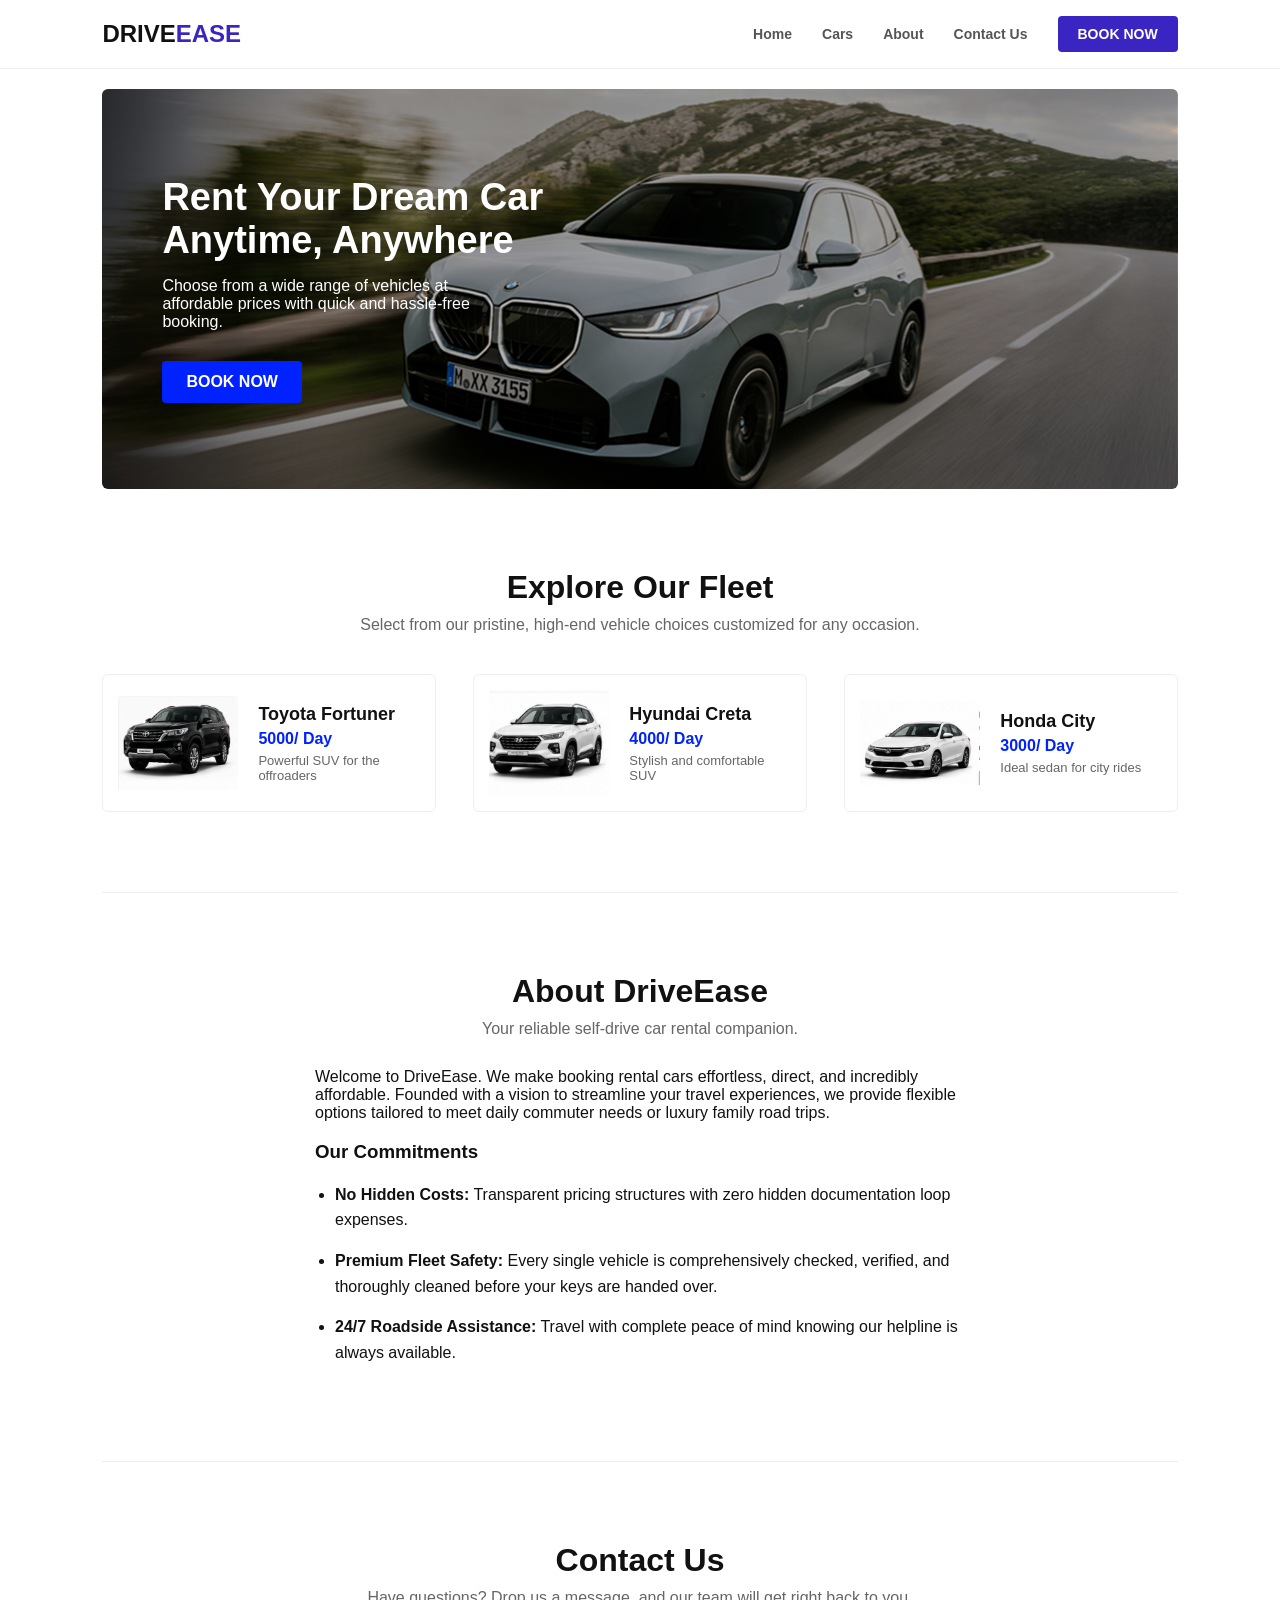
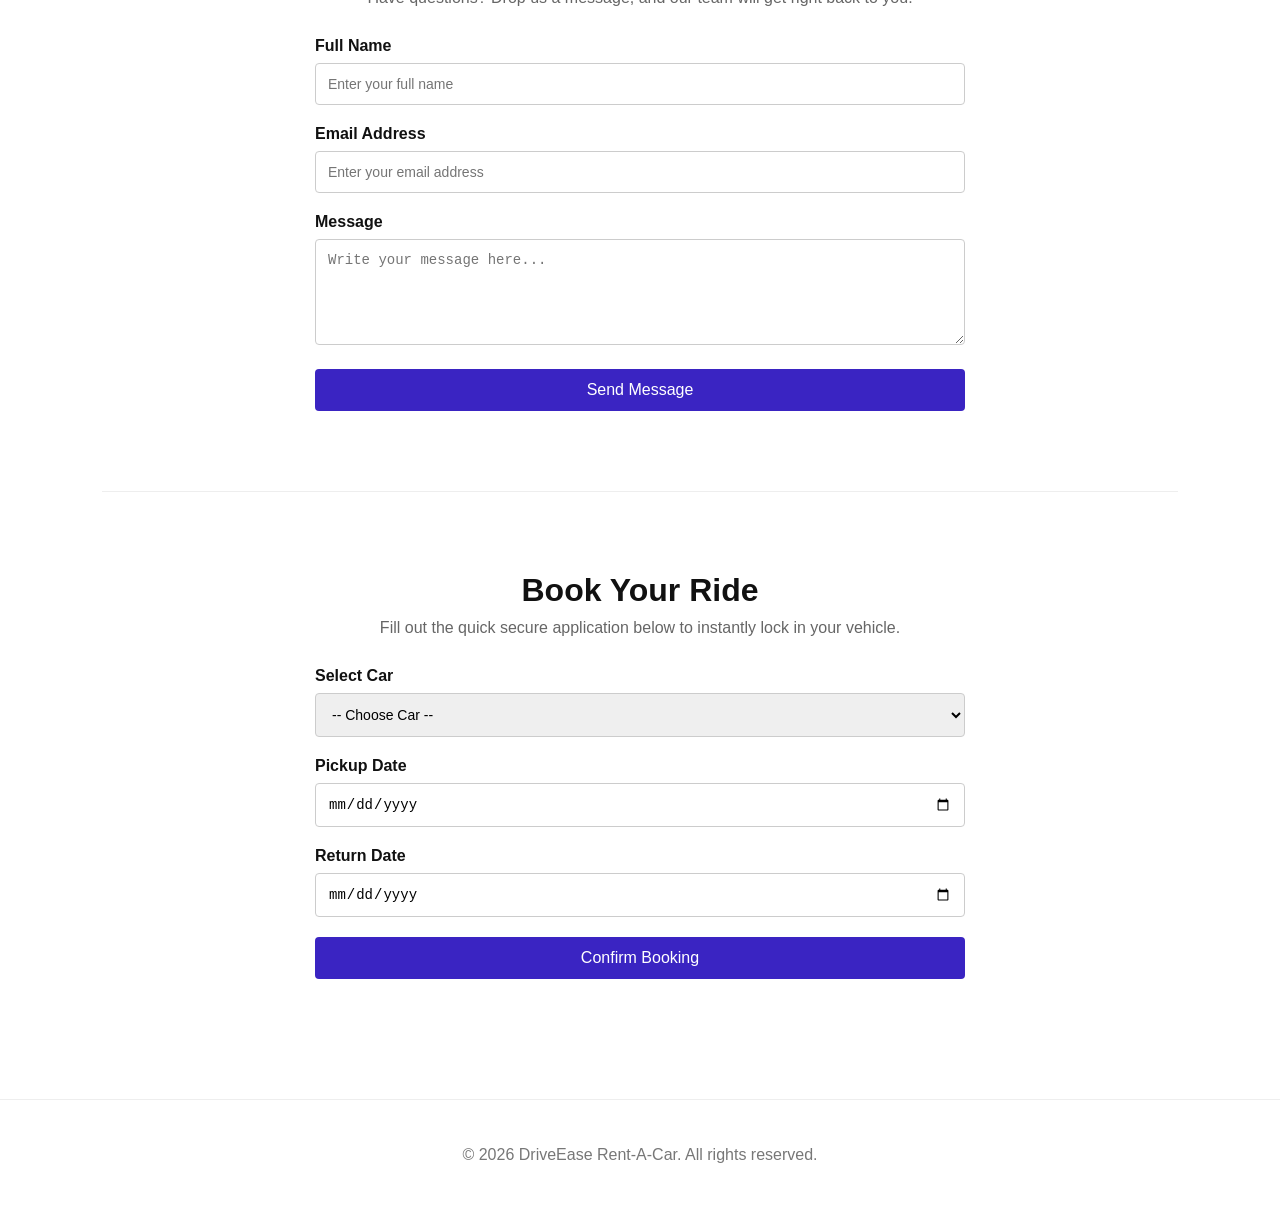
==== index.html @ 97a96ee9 "Rename to index.html and finalize files" ====
<!DOCTYPE html>
<html lang="en">
<head>
    <meta charset="UTF-8">
    <meta name="viewport" content="width=device-width, initial-scale=1.0">
    <title>DriveEase - All in One</title>
    <link rel="stylesheet" href="style.css">
</head>
<body>

    <header>
        <div class="logo">DRIVE<span>EASE</span></div>
        <nav>
            <ul>
                <li><a href="#home">Home</a></li>
                <li><a href="#cars">Cars</a></li>
                <li><a href="#about">About</a></li>
                <li><a href="#contact">Contact Us</a></li>
                <li><a href="#book" class="btn-nav">BOOK NOW</a></li>
            </ul>
        </nav>
    </header>

    <section id="home">
        <div class="hero-container">
            <div class="hero">
                <h1>Rent Your Dream Car Anytime, Anywhere</h1>
                <p>Choose from a wide range of vehicles at affordable prices with quick and hassle-free booking.</p>
                <a href="#book" class="btn-hero">BOOK NOW</a>
            </div>
        </div>
    </section>

    <section id="cars" class="cars-section">
        <div class="section-title">
            <h2>Explore Our Fleet</h2>
            <p>Select from our pristine, high-end vehicle choices customized for any occasion.</p>
        </div>
        
        <div class="cars-grid">
            <div class="car-card">
                <img src="fortuner.png" alt="Toyota">
                <div class="car-details">
                    <h3>Toyota Fortuner</h3>
                    <p class="price">5000/ Day</p>
                    <p class="desc">Powerful SUV for the offroaders</p>
                </div>
            </div>
            
            <div class="car-card">
                <img src="creta.png" alt="Hyundai">
                <div class="car-details">
                    <h3>Hyundai Creta</h3>
                    <p class="price">4000/ Day</p>
                    <p class="desc">Stylish and comfortable SUV</p>
                </div>
            </div>
            
            <div class="car-card">
                <img src="city.png" alt="Honda">
                <div class="car-details">
                    <h3>Honda City</h3>
                    <p class="price">3000/ Day</p>
                    <p class="desc">Ideal sedan for city rides</p>
                </div>
            </div>
        </div>
    </section>

    <div class="section-divider"></div>

    <section id="about" class="content-wrapper">
        <h2>About DriveEase</h2>
        <p class="subtitle">Your reliable self-drive car rental companion.</p>
        <p>Welcome to DriveEase. We make booking rental cars effortless, direct, and incredibly affordable. Founded with a vision to streamline your travel experiences, we provide flexible options tailored to meet daily commuter needs or luxury family road trips.</p>
        <h3>Our Commitments</h3>
        <ul class="commitments-list">
            <li><strong>No Hidden Costs:</strong> Transparent pricing structures with zero hidden documentation loop expenses.</li>
            <li><strong>Premium Fleet Safety:</strong> Every single vehicle is comprehensively checked, verified, and thoroughly cleaned before your keys are handed over.</li>
            <li><strong>24/7 Roadside Assistance:</strong> Travel with complete peace of mind knowing our helpline is always available.</li>
        </ul>
    </section>

    <div class="section-divider"></div>

    <section id="contact" class="content-wrapper">
        <h2>Contact Us</h2>
        <p class="subtitle">Have questions? Drop us a message, and our team will get right back to you.</p>
        <form onsubmit="alert('Message sent successfully!'); return false;">
            <div class="form-group">
                <label>Full Name</label>
                <input type="text" placeholder="Enter your full name" required>
            </div>
            <div class="form-group">
                <label>Email Address</label>
                <input type="email" placeholder="Enter your email address" required>
            </div>
            <div class="form-group">
                <label>Message</label>
                <textarea rows="5" placeholder="Write your message here..." required></textarea>
            </div>
            <button type="submit" class="btn-submit">Send Message</button>
        </form>
    </section>

    <div class="section-divider"></div>

    <section id="book" class="content-wrapper">
        <h2>Book Your Ride</h2>
        <p class="subtitle">Fill out the quick secure application below to instantly lock in your vehicle.</p>
        <form onsubmit="alert('Booking confirmed!'); return false;">
            <div class="form-group">
                <label>Select Car</label>
                <select required>
                    <option value="">-- Choose Car --</option>
                    <option>Toyota Fortuner</option>
                    <option>Hyundai Creta</option>
                    <option>Honda City</option>
                </select>
            </div>
            <div class="form-group">
                <label>Pickup Date</label>
                <input type="date" required>
            </div>
            <div class="form-group">
                <label>Return Date</label>
                <input type="date" required>
            </div>
            <button type="submit" class="btn-submit">Confirm Booking</button>
        </form>
    </section>

    <footer>
        <p>&copy; 2026 DriveEase Rent-A-Car. All rights reserved.</p>
    </footer>

</body>
</html>
---- style.css ----
html {
    scroll-behavior: smooth;
}

body {
    margin: 0;
    padding: 0;
    font-family: Arial, sans-serif;
    color: #111111;
    background-color: #ffffff;
}

header {
    position: sticky;
    top: 0;
    background-color: #ffffff;
    z-index: 1000;
    padding: 20px 8%;
    border-bottom: 1px solid #eeeeee;
    display: flex;
    justify-content: space-between;
    align-items: center;
}

.logo {
    font-size: 24px;
    font-weight: bold;
}

.logo span {
    color: #3A24C2;
}

nav ul {
    list-style: none;
    margin: 0;
    padding: 0;
    display: flex;
    align-items: center;
}

nav ul li {
    margin-left: 30px;
}

nav ul li a {
    text-decoration: none;
    color: #555555;
    font-weight: bold;
    font-size: 14px;
}

.btn-nav {
    background-color: #3A24C2;
    color: #ffffff !important;
    padding: 10px 20px;
    border-radius: 4px;
}

.hero-container {
    padding: 20px 8%;
}

.hero {
    background-image: linear-gradient(rgba(0,0,0,0.2), rgba(0,0,0,0.2)), url('bmw.jpg');
    background-size: cover;
    background-position: center;
    height: 400px;
    padding: 60px;
    color: #ffffff;
    border-radius: 6px;
    display: flex;
    flex-direction: column;
    justify-content: center;
    box-sizing: border-box;
}

.hero h1 {
    font-size: 38px;
    max-width: 500px;
    margin: 0 0 15px 0;
}

.hero p {
    max-width: 350px;
    font-size: 16px;
    margin: 0 0 30px 0;
}

.btn-hero {
    display: inline-block;
    background-color: #0022FF;
    color: #ffffff;
    text-decoration: none;
    padding: 12px 24px;
    font-weight: bold;
    border-radius: 4px;
    width: fit-content;
}

.cars-section {
    padding: 60px 8%;
}

.section-title {
    text-align: center;
    margin-bottom: 40px;
}

.section-title h2 {
    font-size: 32px;
    margin: 0 0 10px 0;
}

.section-title p {
    color: #666666;
    margin: 0;
}

.cars-grid {
    display: flex;
    justify-content: space-between;
    gap: 30px;
}

.car-card {
    display: flex;
    align-items: center;
    width: 31%;
    background: #ffffff;
    border: 1px solid #eeeeee;
    padding: 15px;
    border-radius: 6px;
    box-sizing: border-box;
}

.car-card img {
    width: 120px;
    height: auto;
    margin-right: 20px;
}

.car-details {
    flex: 1;
}

.car-details h3 {
    margin: 0 0 5px 0;
    font-size: 18px;
}

.price {
    color: #0022FF;
    font-weight: bold;
    margin: 0 0 5px 0;
}

.desc {
    margin: 0;
    font-size: 13px;
    color: #666666;
}

.content-wrapper {
    padding: 60px 8%;
    max-width: 650px;
    margin: 0 auto;
}

.content-wrapper h2 {
    font-size: 32px;
    margin: 0 0 10px 0;
    text-align: center;
}

.subtitle {
    color: #666666;
    margin: 0 0 30px 0;
    text-align: center;
}

.commitments-list {
    padding-left: 20px;
}

.commitments-list li {
    margin-bottom: 15px;
    line-height: 1.6;
}

.form-group {
    margin-bottom: 20px;
}

.form-group label {
    display: block;
    margin-bottom: 8px;
    font-weight: bold;
}

.form-group input, .form-group select, .form-group textarea {
    width: 100%;
    padding: 12px;
    border: 1px solid #cccccc;
    border-radius: 4px;
    box-sizing: border-box;
    font-size: 14px;
}

.btn-submit {
    background-color: #3A24C2;
    color: #ffffff;
    border: none;
    padding: 12px 30px;
    font-size: 16px;
    border-radius: 4px;
    cursor: pointer;
    width: 100%;
}

.section-divider {
    border: 0;
    height: 1px;
    background: #eeeeee;
    margin: 20px auto;
    width: 84%;
}

footer {
    text-align: center;
    padding: 30px;
    color: #777777;
    border-top: 1px solid #eeeeee;
    margin-top: 60px;
}
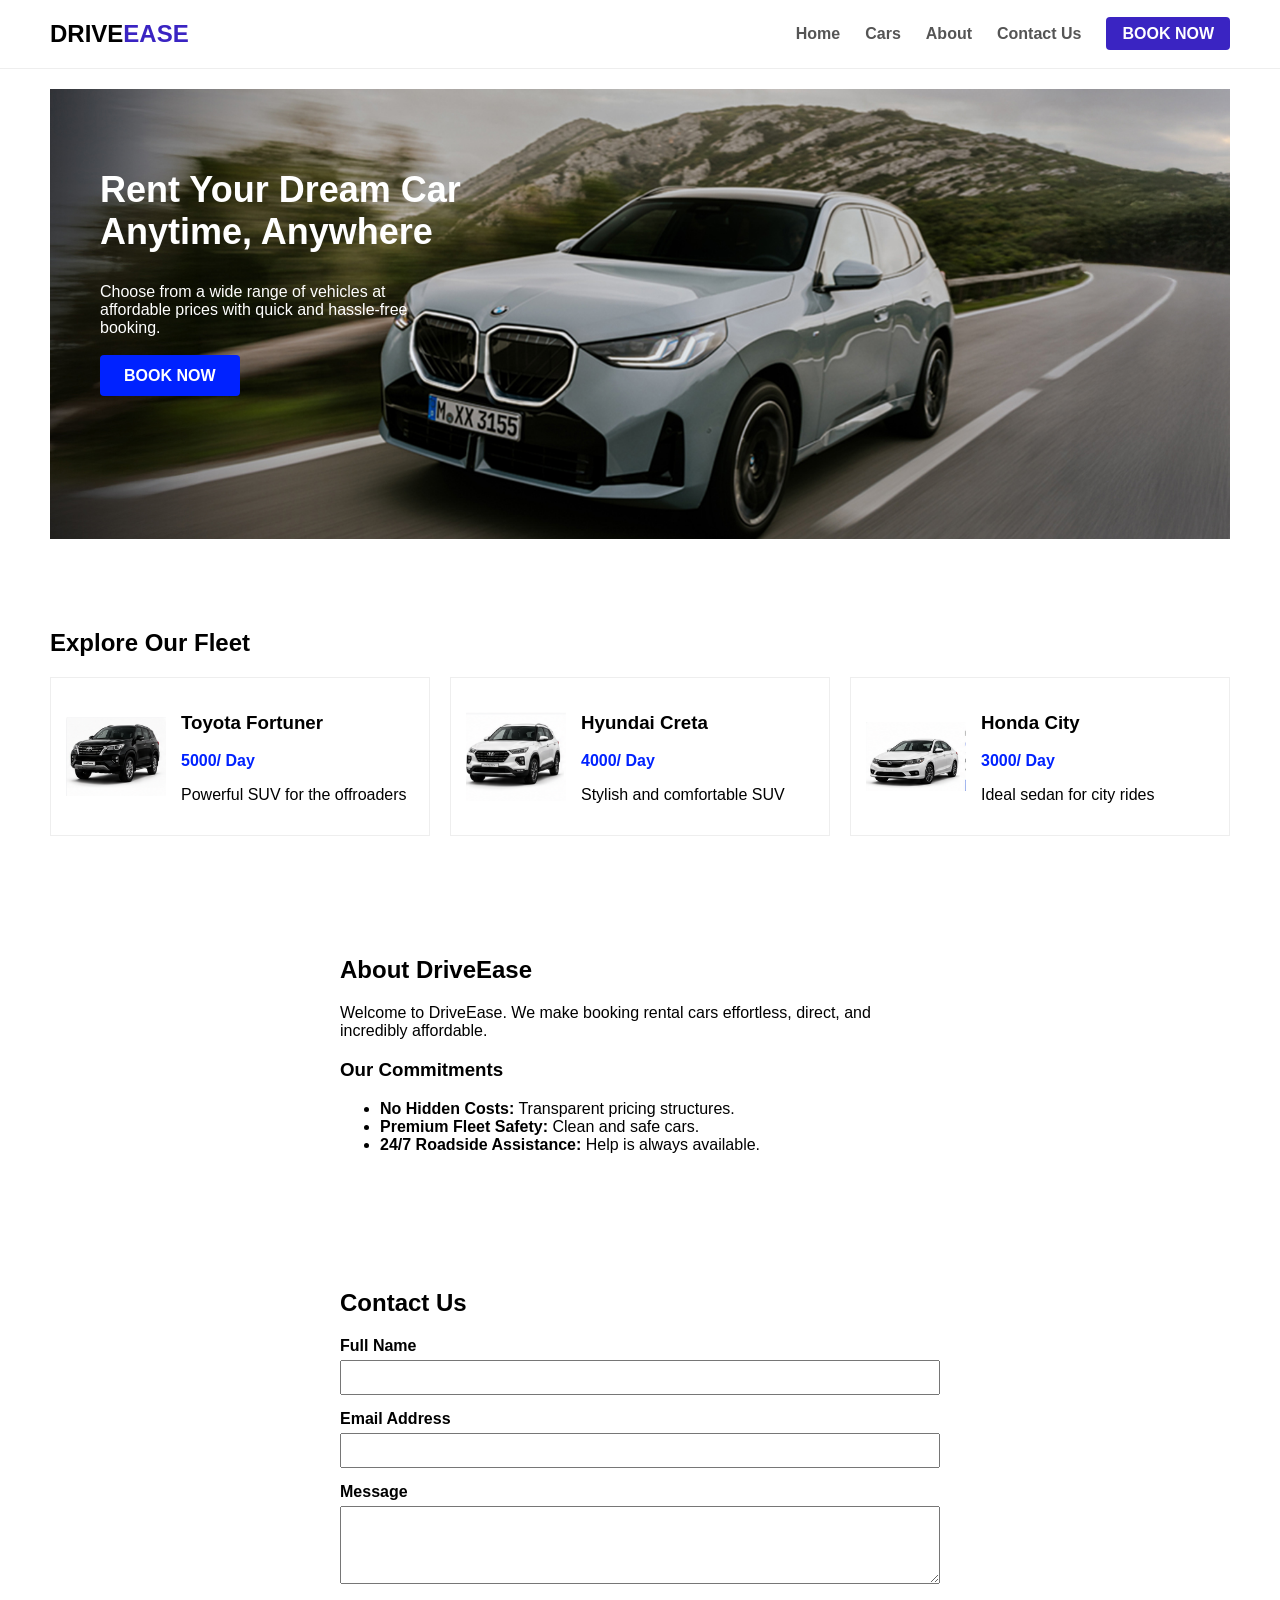
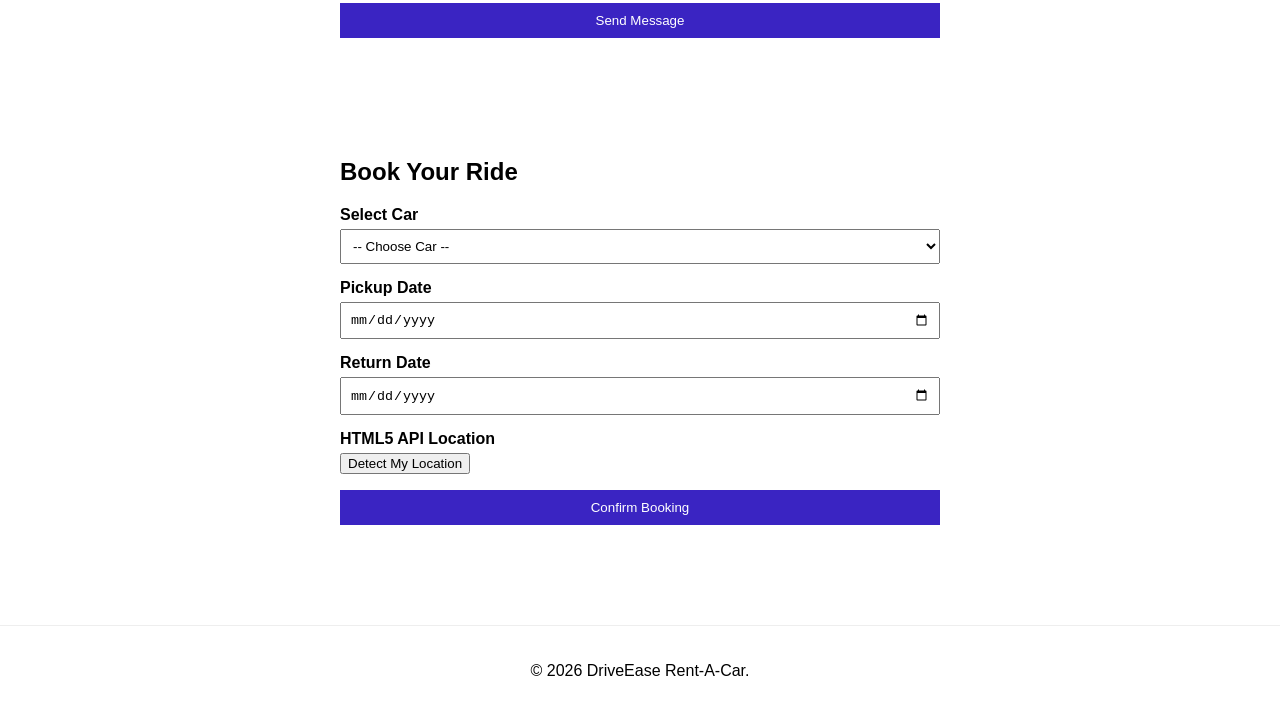
==== commit 96106750: "lab 2" ====
--- a/index.html
+++ b/index.html
@@ -32,18 +32,14 @@
     </section>
 
     <section id="cars" class="cars-section">
-        <div class="section-title">
-            <h2>Explore Our Fleet</h2>
-            <p>Select from our pristine, high-end vehicle choices customized for any occasion.</p>
-        </div>
-        
+        <h2>Explore Our Fleet</h2>
         <div class="cars-grid">
             <div class="car-card">
                 <img src="fortuner.png" alt="Toyota">
                 <div class="car-details">
                     <h3>Toyota Fortuner</h3>
                     <p class="price">5000/ Day</p>
-                    <p class="desc">Powerful SUV for the offroaders</p>
+                    <p>Powerful SUV for the offroaders</p>
                 </div>
             </div>
             
@@ -52,7 +48,7 @@
                 <div class="car-details">
                     <h3>Hyundai Creta</h3>
                     <p class="price">4000/ Day</p>
-                    <p class="desc">Stylish and comfortable SUV</p>
+                    <p>Stylish and comfortable SUV</p>
                 </div>
             </div>
             
@@ -61,54 +57,45 @@
                 <div class="car-details">
                     <h3>Honda City</h3>
                     <p class="price">3000/ Day</p>
-                    <p class="desc">Ideal sedan for city rides</p>
+                    <p>Ideal sedan for city rides</p>
                 </div>
             </div>
         </div>
     </section>
 
-    <div class="section-divider"></div>
-
     <section id="about" class="content-wrapper">
         <h2>About DriveEase</h2>
-        <p class="subtitle">Your reliable self-drive car rental companion.</p>
-        <p>Welcome to DriveEase. We make booking rental cars effortless, direct, and incredibly affordable. Founded with a vision to streamline your travel experiences, we provide flexible options tailored to meet daily commuter needs or luxury family road trips.</p>
+        <p>Welcome to DriveEase. We make booking rental cars effortless, direct, and incredibly affordable.</p>
         <h3>Our Commitments</h3>
-        <ul class="commitments-list">
-            <li><strong>No Hidden Costs:</strong> Transparent pricing structures with zero hidden documentation loop expenses.</li>
-            <li><strong>Premium Fleet Safety:</strong> Every single vehicle is comprehensively checked, verified, and thoroughly cleaned before your keys are handed over.</li>
-            <li><strong>24/7 Roadside Assistance:</strong> Travel with complete peace of mind knowing our helpline is always available.</li>
+        <ul>
+            <li><strong>No Hidden Costs:</strong> Transparent pricing structures.</li>
+            <li><strong>Premium Fleet Safety:</strong> Clean and safe cars.</li>
+            <li><strong>24/7 Roadside Assistance:</strong> Help is always available.</li>
         </ul>
     </section>
 
-    <div class="section-divider"></div>
-
     <section id="contact" class="content-wrapper">
         <h2>Contact Us</h2>
-        <p class="subtitle">Have questions? Drop us a message, and our team will get right back to you.</p>
-        <form onsubmit="alert('Message sent successfully!'); return false;">
+        <form onsubmit="showModal(); return false;">
             <div class="form-group">
                 <label>Full Name</label>
-                <input type="text" placeholder="Enter your full name" required>
+                <input type="text" required>
             </div>
             <div class="form-group">
                 <label>Email Address</label>
-                <input type="email" placeholder="Enter your email address" required>
+                <input type="email" required>
             </div>
             <div class="form-group">
                 <label>Message</label>
-                <textarea rows="5" placeholder="Write your message here..." required></textarea>
+                <textarea rows="4" required></textarea>
             </div>
             <button type="submit" class="btn-submit">Send Message</button>
         </form>
     </section>
 
-    <div class="section-divider"></div>
-
     <section id="book" class="content-wrapper">
         <h2>Book Your Ride</h2>
-        <p class="subtitle">Fill out the quick secure application below to instantly lock in your vehicle.</p>
-        <form onsubmit="alert('Booking confirmed!'); return false;">
+        <form onsubmit="showModal(); return false;">
             <div class="form-group">
                 <label>Select Car</label>
                 <select required>
@@ -126,13 +113,43 @@
                 <label>Return Date</label>
                 <input type="date" required>
             </div>
+            <div class="form-group">
+                <label>HTML5 API Location</label>
+                <button type="button" onclick="getLocation()">Detect My Location</button>
+                <p id="location-text"></p>
+            </div>
             <button type="submit" class="btn-submit">Confirm Booking</button>
         </form>
     </section>
 
     <footer>
-        <p>&copy; 2026 DriveEase Rent-A-Car. All rights reserved.</p>
+        <p>&copy; 2026 DriveEase Rent-A-Car.</p>
     </footer>
+
+    <div id="successModal" class="modal-overlay">
+        <div class="modal-box">
+            <h3>Success!</h3>
+            <p>Your request has been processed successfully.</p>
+            <button onclick="closeModal()">Close</button>
+        </div>
+    </div>
+
+    <script>
+        function getLocation() {
+            const locText = document.getElementById("location-text");
+            if (navigator.geolocation) {
+                locText.innerText = "Locating...";
+                navigator.geolocation.getCurrentPosition(
+                    (pos) => { locText.innerText = "Verified! Lat: " + pos.coords.latitude.toFixed(2) + ", Lon: " + pos.coords.longitude.toFixed(2); },
+                    () => { locText.innerText = "Permission denied."; }
+                );
+            } else {
+                locText.innerText = "Not supported.";
+            }
+        }
+        function showModal() { document.getElementById("successModal").style.display = "flex"; }
+        function closeModal() { document.getElementById("successModal").style.display = "none"; }
+    </script>
 
 </body>
 </html>
--- a/style.css
+++ b/style.css
@@ -4,19 +4,17 @@
 
 body {
     margin: 0;
-    padding: 0;
     font-family: Arial, sans-serif;
-    color: #111111;
-    background-color: #ffffff;
 }
 
+/* --- REQUIREMENT: Navigation bar built with Flexbox --- */
 header {
     position: sticky;
     top: 0;
-    background-color: #ffffff;
+    background: white;
     z-index: 1000;
-    padding: 20px 8%;
-    border-bottom: 1px solid #eeeeee;
+    padding: 20px 50px;
+    border-bottom: 1px solid #eee;
     display: flex;
     justify-content: space-between;
     align-items: center;
@@ -36,200 +34,142 @@
     margin: 0;
     padding: 0;
     display: flex;
-    align-items: center;
 }
 
 nav ul li {
-    margin-left: 30px;
+    margin-left: 25px;
 }
 
 nav ul li a {
     text-decoration: none;
-    color: #555555;
+    color: #555;
     font-weight: bold;
-    font-size: 14px;
 }
 
 .btn-nav {
     background-color: #3A24C2;
-    color: #ffffff !important;
-    padding: 10px 20px;
+    color: white !important;
+    padding: 8px 16px;
     border-radius: 4px;
 }
 
+/* --- REQUIREMENT: Hero Banner Block --- */
 .hero-container {
-    padding: 20px 8%;
+    padding: 20px 50px;
 }
 
 .hero {
-    background-image: linear-gradient(rgba(0,0,0,0.2), rgba(0,0,0,0.2)), url('bmw.jpg');
+    background-image: url('bmw.jpg');
     background-size: cover;
     background-position: center;
-    height: 400px;
-    padding: 60px;
-    color: #ffffff;
-    border-radius: 6px;
-    display: flex;
-    flex-direction: column;
-    justify-content: center;
-    box-sizing: border-box;
+    height: 350px;
+    padding: 50px;
+    color: white;
 }
 
 .hero h1 {
-    font-size: 38px;
-    max-width: 500px;
-    margin: 0 0 15px 0;
+    font-size: 36px;
+    width: 450px;
 }
 
 .hero p {
-    max-width: 350px;
-    font-size: 16px;
-    margin: 0 0 30px 0;
+    width: 350px;
+    margin-bottom: 30px;
 }
 
 .btn-hero {
-    display: inline-block;
     background-color: #0022FF;
-    color: #ffffff;
+    color: white;
     text-decoration: none;
     padding: 12px 24px;
     font-weight: bold;
     border-radius: 4px;
-    width: fit-content;
 }
 
+/* --- REQUIREMENT: Fleet Row built with Grid Layout --- */
 .cars-section {
-    padding: 60px 8%;
-}
-
-.section-title {
-    text-align: center;
-    margin-bottom: 40px;
-}
-
-.section-title h2 {
-    font-size: 32px;
-    margin: 0 0 10px 0;
-}
-
-.section-title p {
-    color: #666666;
-    margin: 0;
+    padding: 50px;
 }
 
 .cars-grid {
-    display: flex;
-    justify-content: space-between;
-    gap: 30px;
+    display: grid;
+    grid-template-columns: repeat(3, 1fr);
+    gap: 20px;
 }
 
 .car-card {
     display: flex;
     align-items: center;
-    width: 31%;
-    background: #ffffff;
-    border: 1px solid #eeeeee;
+    border: 1px solid #eee;
     padding: 15px;
-    border-radius: 6px;
-    box-sizing: border-box;
 }
 
 .car-card img {
-    width: 120px;
-    height: auto;
-    margin-right: 20px;
-}
-
-.car-details {
-    flex: 1;
-}
-
-.car-details h3 {
-    margin: 0 0 5px 0;
-    font-size: 18px;
+    width: 100px;
+    margin-right: 15px;
 }
 
 .price {
     color: #0022FF;
     font-weight: bold;
-    margin: 0 0 5px 0;
 }
 
-.desc {
-    margin: 0;
-    font-size: 13px;
-    color: #666666;
-}
-
+/* --- Content & Forms Setup --- */
 .content-wrapper {
-    padding: 60px 8%;
-    max-width: 650px;
+    padding: 50px;
+    max-width: 600px;
     margin: 0 auto;
 }
 
-.content-wrapper h2 {
-    font-size: 32px;
-    margin: 0 0 10px 0;
-    text-align: center;
-}
-
-.subtitle {
-    color: #666666;
-    margin: 0 0 30px 0;
-    text-align: center;
-}
-
-.commitments-list {
-    padding-left: 20px;
-}
-
-.commitments-list li {
+.form-group {
     margin-bottom: 15px;
-    line-height: 1.6;
-}
-
-.form-group {
-    margin-bottom: 20px;
 }
 
 .form-group label {
     display: block;
-    margin-bottom: 8px;
     font-weight: bold;
+    margin-bottom: 5px;
 }
 
 .form-group input, .form-group select, .form-group textarea {
     width: 100%;
-    padding: 12px;
-    border: 1px solid #cccccc;
-    border-radius: 4px;
+    padding: 8px;
     box-sizing: border-box;
-    font-size: 14px;
 }
 
 .btn-submit {
     background-color: #3A24C2;
-    color: #ffffff;
+    color: white;
     border: none;
-    padding: 12px 30px;
-    font-size: 16px;
-    border-radius: 4px;
+    padding: 10px 20px;
     cursor: pointer;
     width: 100%;
 }
 
-.section-divider {
-    border: 0;
-    height: 1px;
-    background: #eeeeee;
-    margin: 20px auto;
-    width: 84%;
+/* --- REQUIREMENT: Interactive Modal Window --- */
+.modal-overlay {
+    position: fixed;
+    top: 0;
+    left: 0;
+    width: 100%;
+    height: 100%;
+    background: rgba(0, 0, 0, 0.5);
+    display: none;
+    justify-content: center;
+    align-items: center;
+    z-index: 2000;
+}
+
+.modal-box {
+    background: white;
+    padding: 30px;
+    border-radius: 6px;
+    text-align: center;
 }
 
 footer {
     text-align: center;
-    padding: 30px;
-    color: #777777;
-    border-top: 1px solid #eeeeee;
-    margin-top: 60px;
+    padding: 20px;
+    border-top: 1px solid #eee;
+    margin-top: 50px;
 }
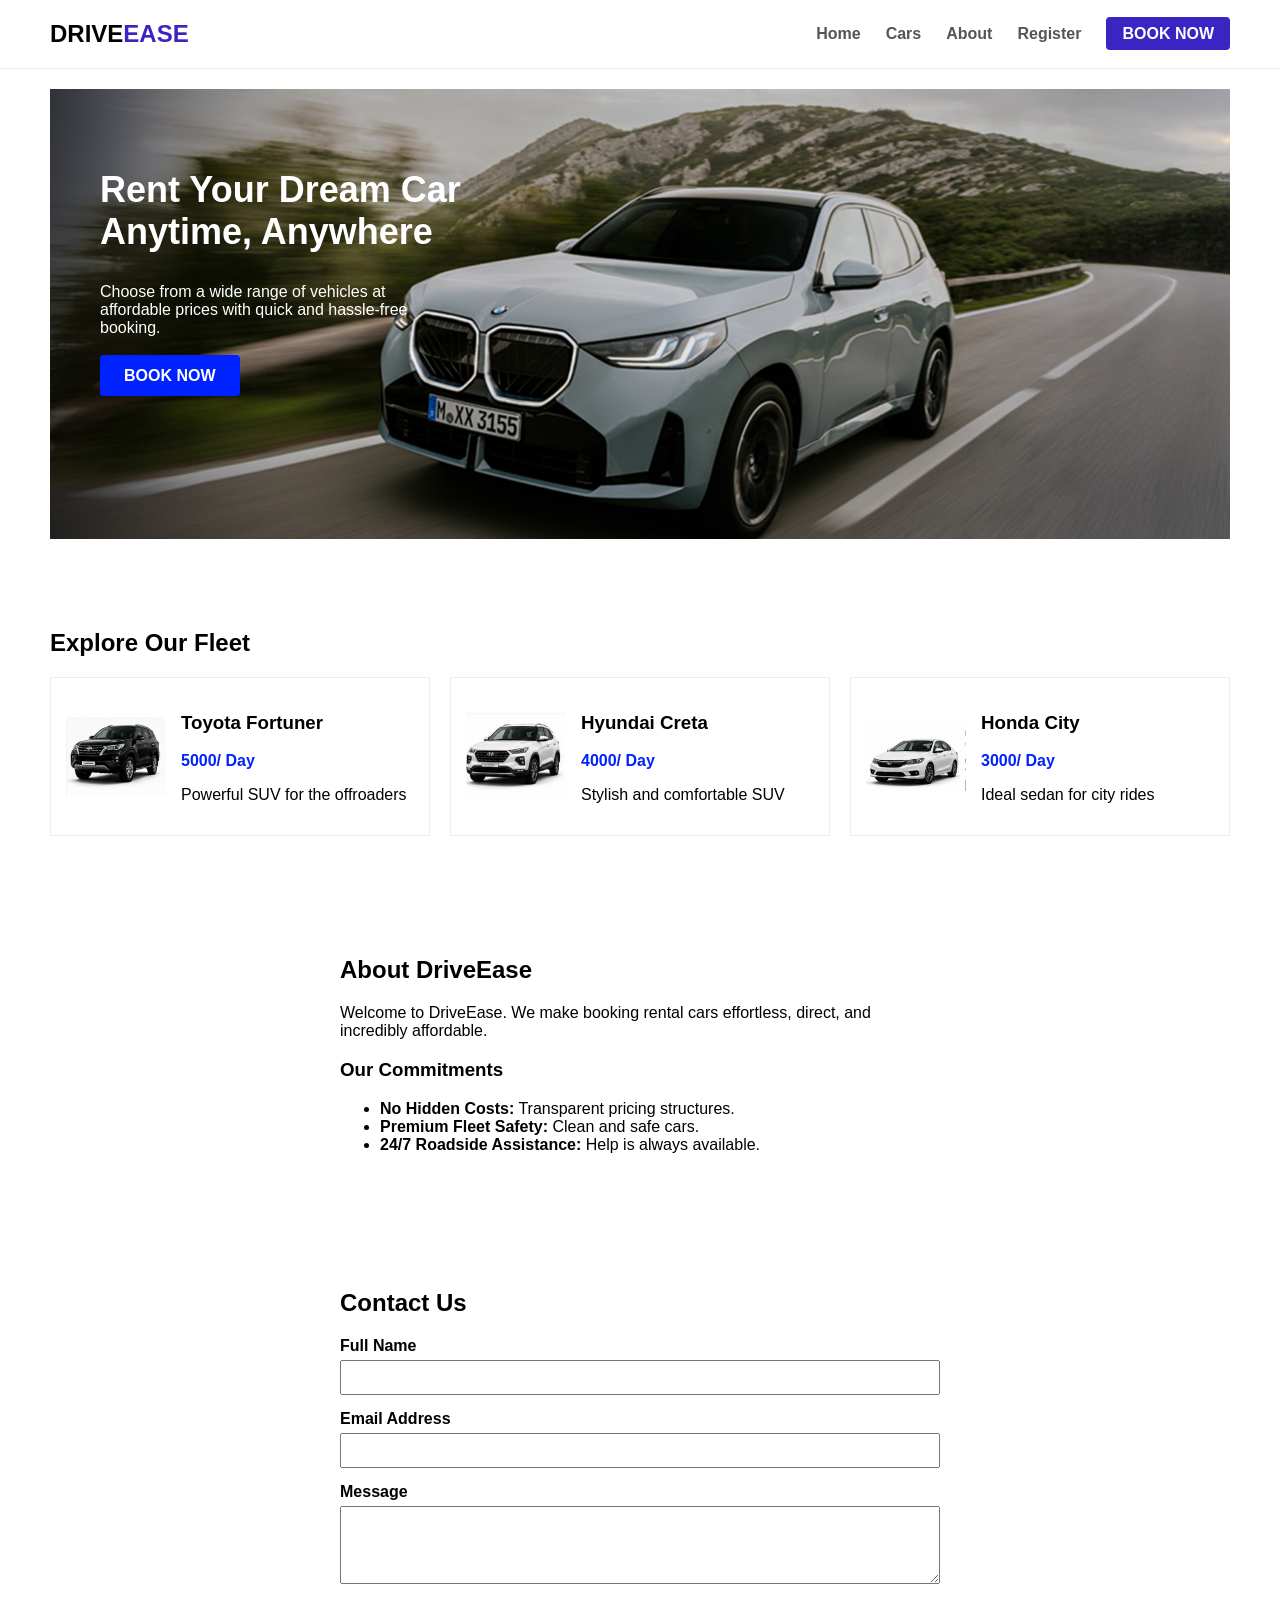
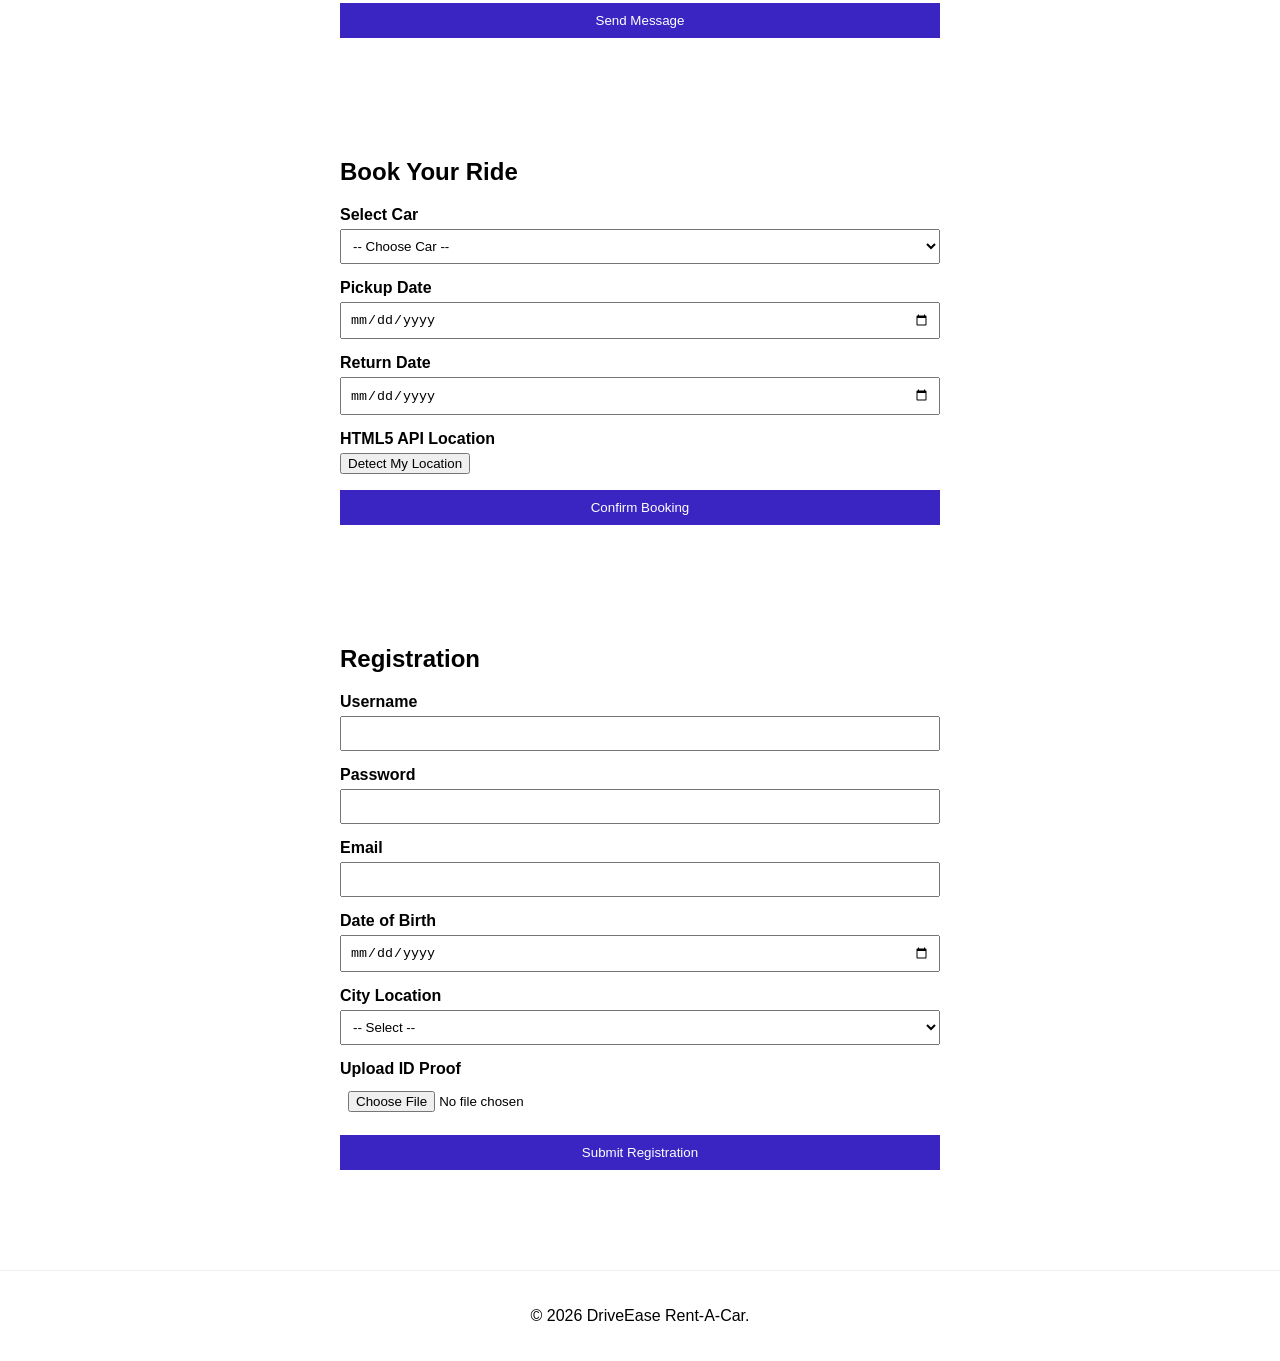
==== commit 6c018bf2: "lab 3" ====
--- a/index.html
+++ b/index.html
@@ -15,7 +15,7 @@
                 <li><a href="#home">Home</a></li>
                 <li><a href="#cars">Cars</a></li>
                 <li><a href="#about">About</a></li>
-                <li><a href="#contact">Contact Us</a></li>
+                <li><a href="#register">Register</a></li>
                 <li><a href="#book" class="btn-nav">BOOK NOW</a></li>
             </ul>
         </nav>
@@ -120,6 +120,50 @@
             </div>
             <button type="submit" class="btn-submit">Confirm Booking</button>
         </form>
+    </section>
+
+    <section id="register" class="content-wrapper">
+        <h2>Registration</h2>
+        <form id="myRegForm">
+            <div class="form-group">
+                <label>Username</label>
+                <input type="text" id="uname" required>
+            </div>
+            <div class="form-group">
+                <label>Password</label>
+                <input type="password" id="upass" required>
+            </div>
+            <div class="form-group">
+                <label>Email</label>
+                <input type="email" id="uemail" required>
+            </div>
+            <div class="form-group">
+                <label>Date of Birth</label>
+                <input type="date" id="udob" required>
+            </div>
+            <div class="form-group">
+                <label>City Location</label>
+                <select id="ucity" required>
+                    <option value="">-- Select --</option>
+                    <option value="Bangalore">Bangalore</option>
+                    <option value="chennai">chennai</option>
+                    <option value="KOchi">Kochi</option>
+                </select>
+            </div>
+            <div class="form-group">
+                <label>Upload ID Proof</label>
+                <input type="file" id="ufile" required>
+            </div>
+            <button type="submit" class="btn-submit">Submit Registration</button>
+        </form>
+
+        <div id="resultCard" class="user-card" style="display: none;">
+            <h3>User Profile Card</h3>
+            <p>Name: <span id="outName"></span></p>
+            <p>Email: <span id="outEmail"></span></p>
+            <p>DOB: <span id="outDob"></span></p>
+            <p>City: <span id="outCity"></span></p>
+        </div>
     </section>
 
     <footer>
@@ -149,6 +193,36 @@
         }
         function showModal() { document.getElementById("successModal").style.display = "flex"; }
         function closeModal() { document.getElementById("successModal").style.display = "none"; }
+        document.getElementById("myRegForm").addEventListener("submit", (e) => {
+            e.preventDefault();
+            var nameVal = document.getElementById("uname").value;
+            var passVal = document.getElementById("upass").value;
+            var emailVal = document.getElementById("uemail").value;
+            var dobVal = document.getElementById("udob").value;
+            var cityVal = document.getElementById("ucity").value;
+            localStorage.setItem("storedName", nameVal);
+            localStorage.setItem("storedEmail", emailVal);
+            localStorage.setItem("storedDob", dobVal);
+            localStorage.setItem("storedCity", cityVal);
+            showUserCard(nameVal, emailVal, dobVal, cityVal);
+        });
+        const showUserCard = (n, e, d, c) => {
+            document.getElementById("outName").innerText = n;
+            document.getElementById("outEmail").innerText = e;
+            document.getElementById("outDob").innerText = d;
+            document.getElementById("outCity").innerText = c;
+            document.getElementById("resultCard").style.display = "block";
+        };
+        window.addEventListener("load", () => {
+            var n = localStorage.getItem("storedName");
+            var e = localStorage.getItem("storedEmail");
+            var d = localStorage.getItem("storedDob");
+            var c = localStorage.getItem("storedCity");
+            
+            if(n && e) {
+                showUserCard(n, e, d, c);
+            }
+        });
     </script>
 
 </body>
--- a/style.css
+++ b/style.css
@@ -7,7 +7,6 @@
     font-family: Arial, sans-serif;
 }
 
-/* --- REQUIREMENT: Navigation bar built with Flexbox --- */
 header {
     position: sticky;
     top: 0;
@@ -53,7 +52,6 @@
     border-radius: 4px;
 }
 
-/* --- REQUIREMENT: Hero Banner Block --- */
 .hero-container {
     padding: 20px 50px;
 }
@@ -86,7 +84,6 @@
     border-radius: 4px;
 }
 
-/* --- REQUIREMENT: Fleet Row built with Grid Layout --- */
 .cars-section {
     padding: 50px;
 }
@@ -114,7 +111,6 @@
     font-weight: bold;
 }
 
-/* --- Content & Forms Setup --- */
 .content-wrapper {
     padding: 50px;
     max-width: 600px;
@@ -146,7 +142,15 @@
     width: 100%;
 }
 
-/* --- REQUIREMENT: Interactive Modal Window --- */
+/* BASIC STUDENT-LEVEL CARD DISPLAY BLOCK */
+.user-card {
+    background: #fdfdfd;
+    border: 2px solid #3A24C2;
+    padding: 20px;
+    margin-top: 20px;
+    border-radius: 5px;
+}
+
 .modal-overlay {
     position: fixed;
     top: 0;
@@ -172,4 +176,19 @@
     padding: 20px;
     border-top: 1px solid #eee;
     margin-top: 50px;
+}
+
+/* SELF LEARNING: Pure standard layout responsiveness query */
+@media screen and (max-width: 600px) {
+    header {
+        display: block;
+        text-align: center;
+    }
+    nav ul {
+        justify-content: center;
+        padding-top: 10px;
+    }
+    .cars-grid {
+        grid-template-columns: 1fr;
+    }
 }
